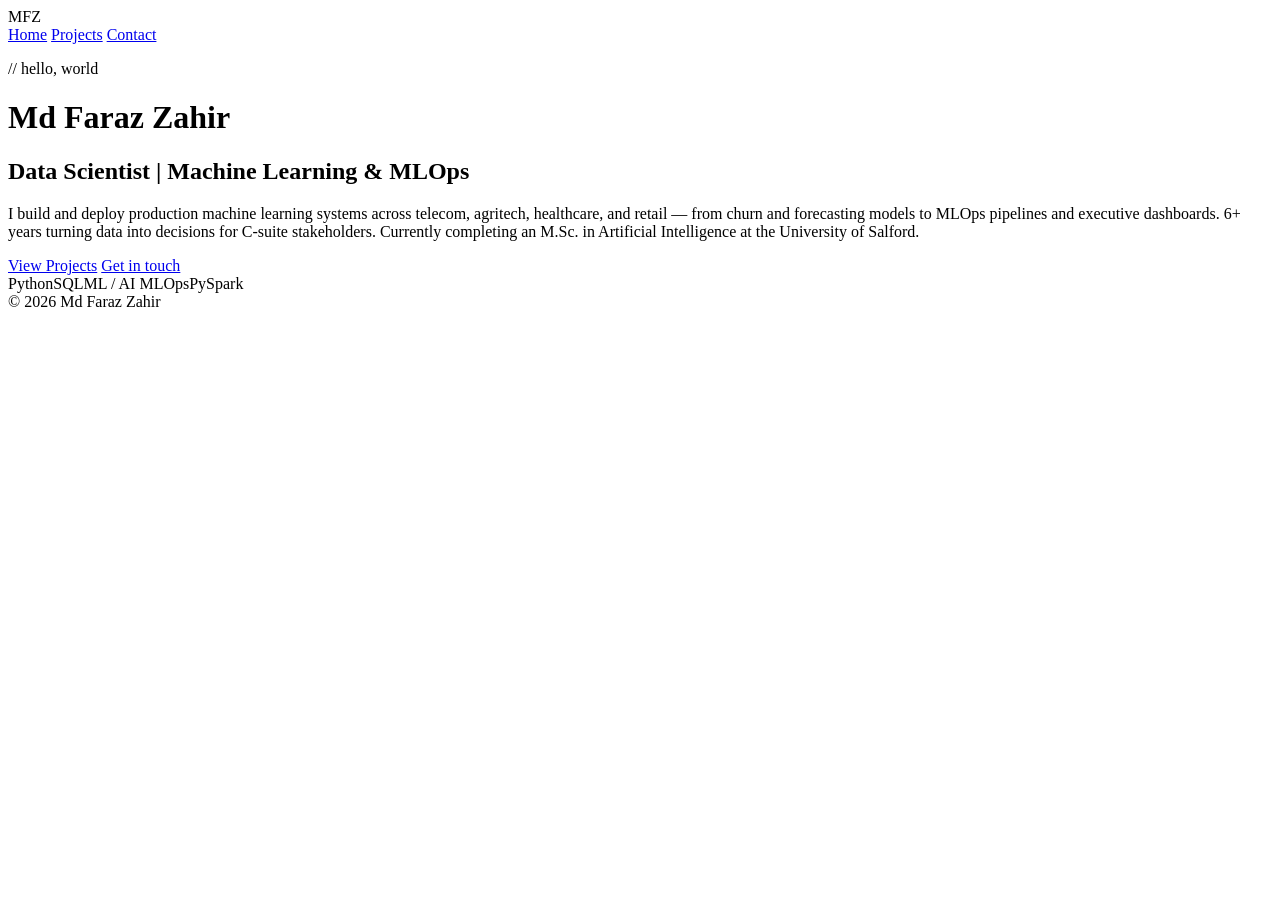
==== index.html @ a5740122 "Add initial HTML structure for personal website" ====
<!DOCTYPE html>
<html lang="en">
<head>
  <meta charset="UTF-8">
  <meta name="viewport" content="width=device-width, initial-scale=1.0">
  <title>Md Faraz Zahir</title>
  <link rel="stylesheet" href="style.css">
</head>
<body>
  <nav>
    <span class="logo">MFZ</span>
    <div class="links">
      <a href="index.html" class="active">Home</a>
      <a href="projects.html">Projects</a>
      <a href="contact.html">Contact</a>
    </div>
  </nav>

  <main class="hero">
    <p class="comment">// hello, world</p>
    <h1>Md Faraz <span>Zahir</span></h1>
    <h2>Data Scientist | Machine Learning &amp; MLOps</h2>
    <p class="intro">
      I build and deploy production machine learning systems across telecom,
      agritech, healthcare, and retail — from churn and forecasting models to
      MLOps pipelines and executive dashboards. 6+ years turning data into
      decisions for C-suite stakeholders. Currently completing an M.Sc. in
      Artificial Intelligence at the University of Salford.
    </p>
    <div class="cta">
      <a href="projects.html" class="btn primary">View Projects</a>
      <a href="contact.html" class="btn">Get in touch</a>
    </div>
    <div class="tags">
      <span>Python</span><span>SQL</span><span>ML / AI</span>
      <span>MLOps</span><span>PySpark</span>
    </div>
  </main>

  <footer>© 2026 Md Faraz Zahir</footer>
</body>
</html>
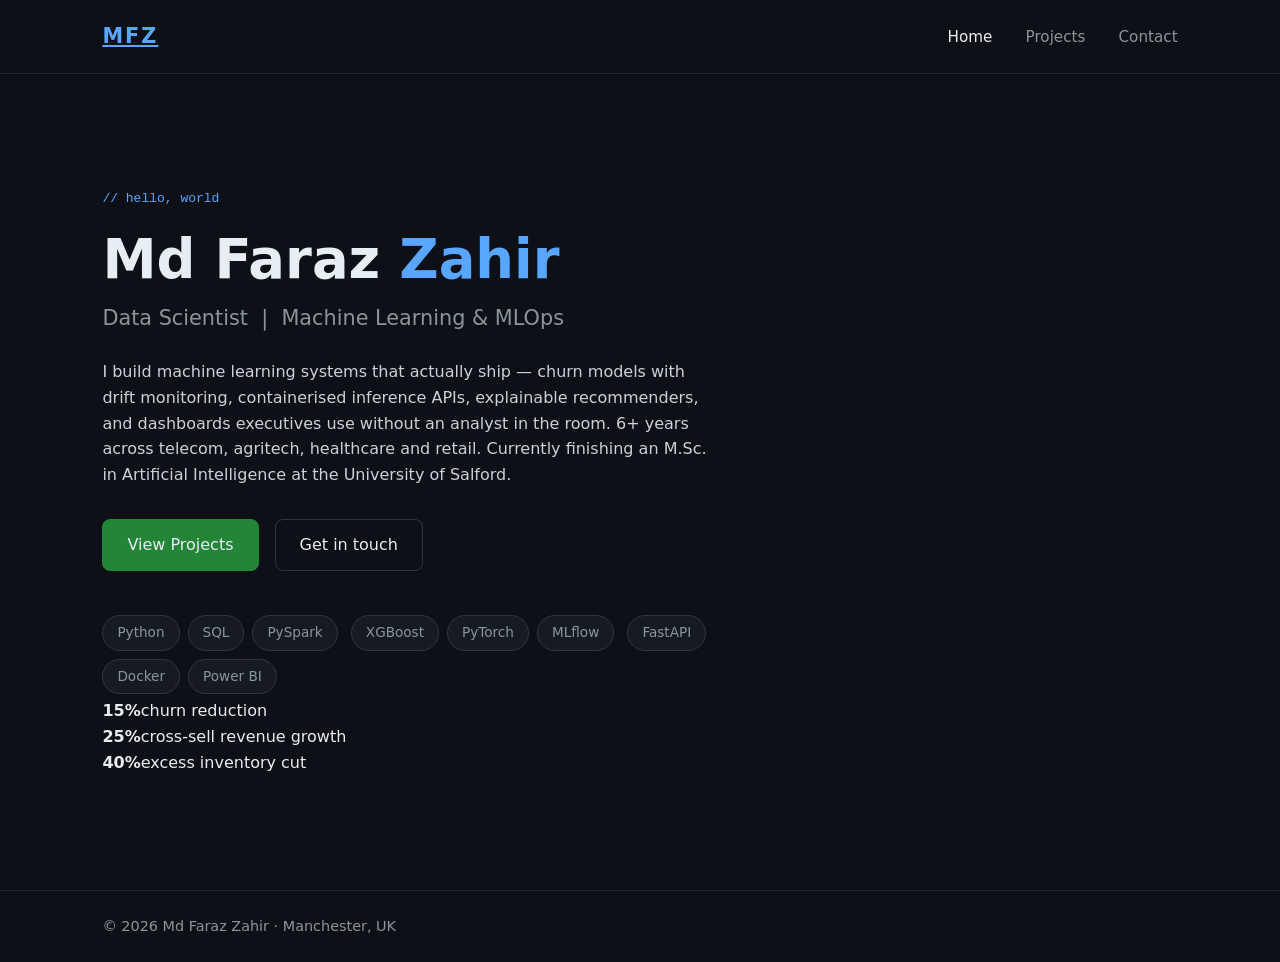
==== commit 93ebfef2: "Enhance index.html with SEO and content updates Updated the title and added a meta description to en" ====
--- a/index.html
+++ b/index.html
@@ -3,12 +3,13 @@
 <head>
   <meta charset="UTF-8">
   <meta name="viewport" content="width=device-width, initial-scale=1.0">
-  <title>Md Faraz Zahir</title>
+  <title>Md Faraz Zahir — Data Scientist</title>
+  <meta name="description" content="Data Scientist specialising in Machine Learning and MLOps. Manchester, UK.">
   <link rel="stylesheet" href="style.css">
 </head>
 <body>
   <nav>
-    <span class="logo">MFZ</span>
+    <a href="index.html" class="logo">MFZ</a>
     <div class="links">
       <a href="index.html" class="active">Home</a>
       <a href="projects.html">Projects</a>
@@ -19,24 +20,33 @@
   <main class="hero">
     <p class="comment">// hello, world</p>
     <h1>Md Faraz <span>Zahir</span></h1>
-    <h2>Data Scientist | Machine Learning &amp; MLOps</h2>
+    <h2>Data Scientist &nbsp;|&nbsp; Machine Learning &amp; MLOps</h2>
     <p class="intro">
-      I build and deploy production machine learning systems across telecom,
-      agritech, healthcare, and retail — from churn and forecasting models to
-      MLOps pipelines and executive dashboards. 6+ years turning data into
-      decisions for C-suite stakeholders. Currently completing an M.Sc. in
-      Artificial Intelligence at the University of Salford.
+      I build machine learning systems that actually ship — churn models with drift
+      monitoring, containerised inference APIs, explainable recommenders, and
+      dashboards executives use without an analyst in the room. 6+ years across
+      telecom, agritech, healthcare and retail. Currently finishing an
+      M.Sc. in Artificial Intelligence at the University of Salford.
     </p>
+
     <div class="cta">
       <a href="projects.html" class="btn primary">View Projects</a>
       <a href="contact.html" class="btn">Get in touch</a>
     </div>
+
     <div class="tags">
-      <span>Python</span><span>SQL</span><span>ML / AI</span>
-      <span>MLOps</span><span>PySpark</span>
+      <span>Python</span><span>SQL</span><span>PySpark</span>
+      <span>XGBoost</span><span>PyTorch</span><span>MLflow</span>
+      <span>FastAPI</span><span>Docker</span><span>Power BI</span>
+    </div>
+
+    <div class="stats">
+      <div><strong>15%</strong><span>churn reduction</span></div>
+      <div><strong>25%</strong><span>cross-sell revenue growth</span></div>
+      <div><strong>40%</strong><span>excess inventory cut</span></div>
     </div>
   </main>
 
-  <footer>© 2026 Md Faraz Zahir</footer>
+  <footer>© 2026 Md Faraz Zahir · Manchester, UK</footer>
 </body>
 </html>
--- a/style.css
+++ b/style.css
@@ -0,0 +1,64 @@
+* { margin: 0; padding: 0; box-sizing: border-box; }
+body {
+  font-family: 'Segoe UI', system-ui, sans-serif;
+  background: #0d1117; color: #e6edf3;
+  line-height: 1.6; min-height: 100vh;
+  display: flex; flex-direction: column;
+}
+nav {
+  display: flex; justify-content: space-between; align-items: center;
+  padding: 20px 8%; border-bottom: 1px solid #21262d;
+}
+.logo { font-weight: 700; font-size: 1.3rem; color: #58a6ff; letter-spacing: 2px; }
+.links a {
+  color: #8b949e; text-decoration: none; margin-left: 28px; font-size: .95rem;
+  transition: color .2s;
+}
+.links a:hover, .links a.active { color: #e6edf3; }
+
+.hero { flex: 1; padding: 9% 8%; max-width: 850px; }
+.comment { color: #58a6ff; font-family: monospace; margin-bottom: 20px; }
+.hero h1 { font-size: 3.4rem; line-height: 1.1; }
+.hero h1 span { color: #58a6ff; }
+.hero h2 { color: #8b949e; font-weight: 500; margin: 12px 0 24px; font-size: 1.3rem; }
+.intro { color: #c9d1d9; max-width: 620px; margin-bottom: 32px; }
+
+.cta { display: flex; gap: 16px; margin-bottom: 40px; flex-wrap: wrap; }
+.btn {
+  padding: 12px 24px; border: 1px solid #30363d; border-radius: 8px;
+  color: #e6edf3; text-decoration: none; transition: all .2s;
+}
+.btn:hover { border-color: #58a6ff; }
+.btn.primary { background: #238636; border-color: #238636; }
+.btn.primary:hover { background: #2ea043; }
+.btn.small { display: inline-block; padding: 8px 18px; font-size: .9rem; margin-top: 8px; }
+
+.tags span {
+  display: inline-block; background: #161b22; border: 1px solid #30363d;
+  padding: 6px 14px; border-radius: 20px; font-size: .85rem;
+  color: #8b949e; margin: 4px 8px 4px 0;
+}
+
+.page { flex: 1; padding: 6% 8%; max-width: 900px; }
+.page-title { font-size: 2.6rem; margin-bottom: 30px; }
+.card {
+  background: #161b22; border: 1px solid #21262d; border-radius: 12px;
+  padding: 28px; margin-bottom: 22px; transition: border-color .2s;
+}
+.card:hover { border-color: #58a6ff; }
+.cat { color: #58a6ff; font-family: monospace; font-size: .85rem; margin-bottom: 8px; }
+.card h3 { font-size: 1.4rem; margin-bottom: 10px; }
+.card p { color: #c9d1d9; }
+.stack { color: #8b949e; font-size: .9rem; margin-top: 12px; }
+
+.contact-links { display: grid; grid-template-columns: 1fr 1fr; gap: 18px; }
+.card.link { text-decoration: none; color: #e6edf3; }
+.card.link p { color: #58a6ff; margin-top: 4px; }
+
+footer { padding: 24px 8%; color: #8b949e; border-top: 1px solid #21262d; font-size: .9rem; }
+
+@media (max-width: 600px) {
+  .hero h1 { font-size: 2.3rem; }
+  .contact-links { grid-template-columns: 1fr; }
+  nav { flex-direction: column; gap: 12px; }
+}
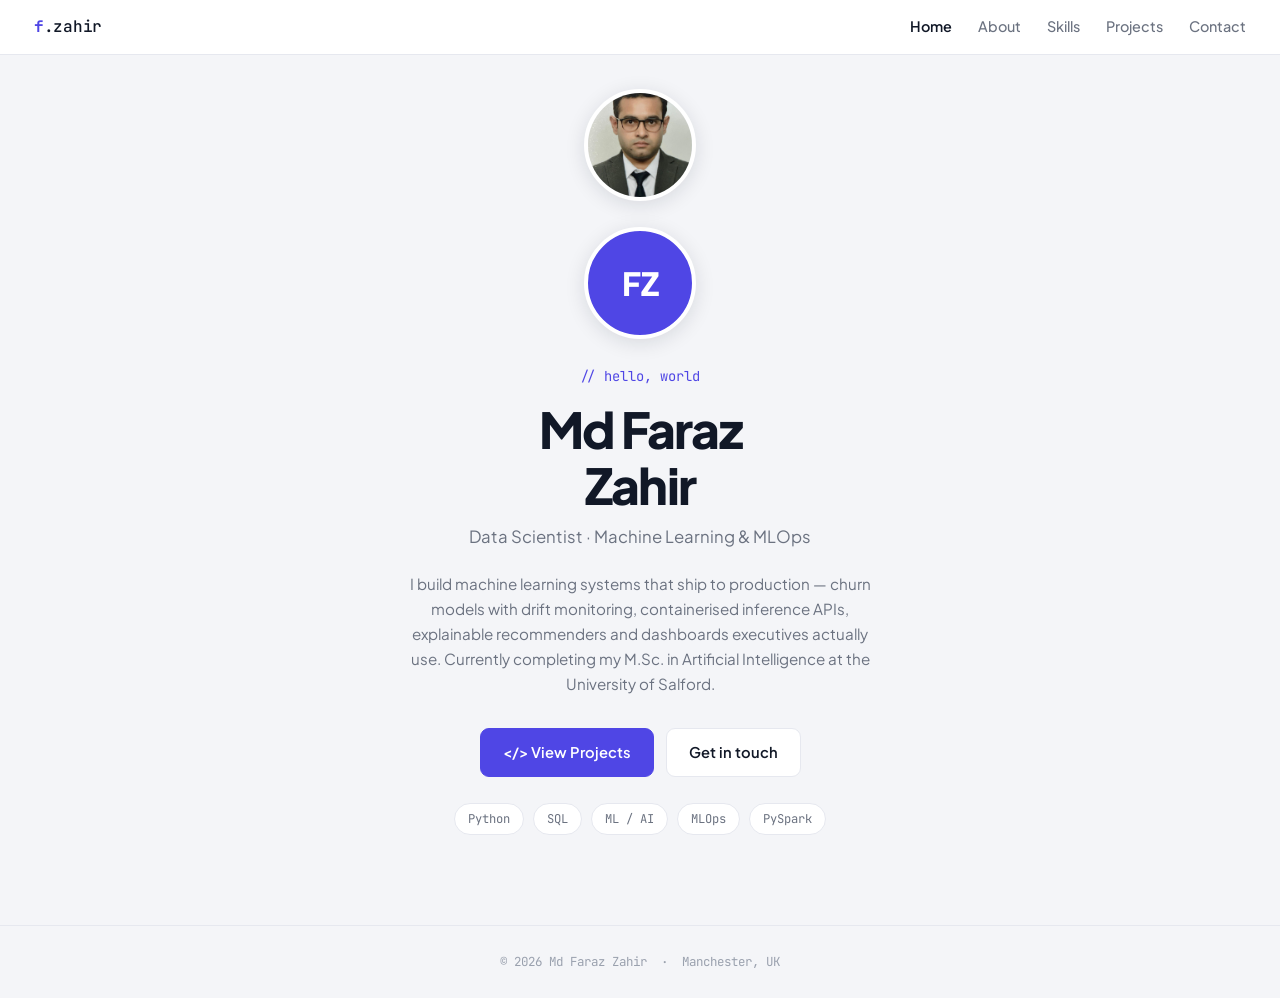
==== commit 775a0c18: "Revise index.html for better layout and content Updated HTML structure and content for improved clar" ====
--- a/index.html
+++ b/index.html
@@ -1,52 +1,54 @@
 <!DOCTYPE html>
 <html lang="en">
 <head>
-  <meta charset="UTF-8">
-  <meta name="viewport" content="width=device-width, initial-scale=1.0">
-  <title>Md Faraz Zahir — Data Scientist</title>
-  <meta name="description" content="Data Scientist specialising in Machine Learning and MLOps. Manchester, UK.">
-  <link rel="stylesheet" href="style.css">
+<meta charset="UTF-8">
+<meta name="viewport" content="width=device-width,initial-scale=1">
+<title>Md Faraz Zahir — Data Scientist</title>
+<meta name="description" content="Data Scientist specialising in Machine Learning and MLOps. Manchester, UK.">
+<link rel="stylesheet" href="style.css">
 </head>
 <body>
-  <nav>
-    <a href="index.html" class="logo">MFZ</a>
-    <div class="links">
-      <a href="index.html" class="active">Home</a>
-      <a href="projects.html">Projects</a>
-      <a href="contact.html">Contact</a>
-    </div>
-  </nav>
 
-  <main class="hero">
-    <p class="comment">// hello, world</p>
-    <h1>Md Faraz <span>Zahir</span></h1>
-    <h2>Data Scientist &nbsp;|&nbsp; Machine Learning &amp; MLOps</h2>
-    <p class="intro">
-      I build machine learning systems that actually ship — churn models with drift
-      monitoring, containerised inference APIs, explainable recommenders, and
-      dashboards executives use without an analyst in the room. 6+ years across
-      telecom, agritech, healthcare and retail. Currently finishing an
-      M.Sc. in Artificial Intelligence at the University of Salford.
-    </p>
+<nav>
+  <a href="index.html" class="logo"><b>f</b>.zahir</a>
+  <div class="navlinks">
+    <a href="index.html" class="active">Home</a>
+    <a href="about.html">About</a>
+    <a href="skills.html">Skills</a>
+    <a href="projects.html">Projects</a>
+    <a href="contact.html">Contact</a>
+  </div>
+</nav>
 
-    <div class="cta">
-      <a href="projects.html" class="btn primary">View Projects</a>
-      <a href="contact.html" class="btn">Get in touch</a>
-    </div>
+<main class="hero">
+  <img src="faraz zahir.jpeg" alt="Md Faraz Zahir" class="avatar">
+  <div class="avatar-fallback">FZ</div>
 
-    <div class="tags">
-      <span>Python</span><span>SQL</span><span>PySpark</span>
-      <span>XGBoost</span><span>PyTorch</span><span>MLflow</span>
-      <span>FastAPI</span><span>Docker</span><span>Power BI</span>
-    </div>
+  <p class="hello">// hello, world</p>
+  <h1>Md Faraz<br>Zahir</h1>
+  <p class="role">Data Scientist · Machine Learning &amp; MLOps</p>
 
-    <div class="stats">
-      <div><strong>15%</strong><span>churn reduction</span></div>
-      <div><strong>25%</strong><span>cross-sell revenue growth</span></div>
-      <div><strong>40%</strong><span>excess inventory cut</span></div>
-    </div>
-  </main>
+  <p class="bio">
+    I build machine learning systems that ship to production — churn models with
+    drift monitoring, containerised inference APIs, explainable recommenders and
+    dashboards executives actually use. Currently completing my M.Sc. in Artificial
+    Intelligence at the University of Salford.
+  </p>
 
-  <footer>© 2026 Md Faraz Zahir · Manchester, UK</footer>
+  <div class="cta">
+    <a href="projects.html" class="btn primary">&lt;/&gt; View Projects</a>
+    <a href="contact.html" class="btn">Get in touch</a>
+  </div>
+
+  <div class="pills">
+    <span class="pill">Python</span>
+    <span class="pill">SQL</span>
+    <span class="pill">ML / AI</span>
+    <span class="pill">MLOps</span>
+    <span class="pill">PySpark</span>
+  </div>
+</main>
+
+<footer>© 2026 Md Faraz Zahir &nbsp;·&nbsp; Manchester, UK</footer>
 </body>
 </html>
--- a/style.css
+++ b/style.css
@@ -1,64 +1,174 @@
-* { margin: 0; padding: 0; box-sizing: border-box; }
-body {
-  font-family: 'Segoe UI', system-ui, sans-serif;
-  background: #0d1117; color: #e6edf3;
-  line-height: 1.6; min-height: 100vh;
-  display: flex; flex-direction: column;
+@import url('https://fonts.googleapis.com/css2?family=Plus+Jakarta+Sans:wght@400;500;600;800&family=JetBrains+Mono:wght@400;500&display=swap');
+
+:root{
+  --bg:#f4f5f8; --card:#ffffff; --line:#e6e8ef;
+  --ink:#111827; --muted:#6b7280; --soft:#9aa1ae;
+  --indigo:#4f46e5; --indigo-soft:#eef0fe;
+  --green:#10b981; --green-soft:#e9f8f2;
+  --mono:'JetBrains Mono',ui-monospace,monospace;
+  --w:860px;
 }
-nav {
-  display: flex; justify-content: space-between; align-items: center;
-  padding: 20px 8%; border-bottom: 1px solid #21262d;
+*{margin:0;padding:0;box-sizing:border-box}
+html{scroll-behavior:smooth}
+body{
+  font-family:'Plus Jakarta Sans',system-ui,sans-serif;
+  background:var(--bg); color:var(--ink); line-height:1.65;
+  min-height:100vh; display:flex; flex-direction:column;
+  -webkit-font-smoothing:antialiased;
 }
-.logo { font-weight: 700; font-size: 1.3rem; color: #58a6ff; letter-spacing: 2px; }
-.links a {
-  color: #8b949e; text-decoration: none; margin-left: 28px; font-size: .95rem;
-  transition: color .2s;
+a{color:inherit}
+
+/* ---------- NAV ---------- */
+nav{
+  position:sticky; top:0; z-index:50; background:#fff;
+  border-bottom:1px solid var(--line);
+  display:flex; justify-content:space-between; align-items:center;
+  padding:14px 34px;
 }
-.links a:hover, .links a.active { color: #e6edf3; }
+.logo{font-family:var(--mono); font-weight:500; font-size:1rem; text-decoration:none; letter-spacing:-.3px}
+.logo b{color:var(--indigo)}
+.navlinks{display:flex; gap:26px}
+.navlinks a{
+  text-decoration:none; color:var(--muted); font-size:.9rem;
+  font-weight:500; transition:color .15s;
+}
+.navlinks a:hover{color:var(--ink)}
+.navlinks a.active{color:var(--ink); font-weight:600}
 
-.hero { flex: 1; padding: 9% 8%; max-width: 850px; }
-.comment { color: #58a6ff; font-family: monospace; margin-bottom: 20px; }
-.hero h1 { font-size: 3.4rem; line-height: 1.1; }
-.hero h1 span { color: #58a6ff; }
-.hero h2 { color: #8b949e; font-weight: 500; margin: 12px 0 24px; font-size: 1.3rem; }
-.intro { color: #c9d1d9; max-width: 620px; margin-bottom: 32px; }
+/* ---------- LAYOUT ---------- */
+main{flex:1; width:100%; max-width:var(--w); margin:0 auto; padding:64px 26px 90px}
+.page-title{font-size:2.3rem; font-weight:800; letter-spacing:-1px}
+.lede{color:var(--muted); margin-top:12px; font-size:.98rem}
+hr.rule{border:0; border-top:1px solid var(--line); margin:38px 0}
+.eyebrow{
+  font-family:var(--mono); font-size:.72rem; letter-spacing:1.4px;
+  text-transform:uppercase; color:var(--indigo); margin-bottom:18px;
+}
+.eyebrow.grey{color:var(--soft)}
 
-.cta { display: flex; gap: 16px; margin-bottom: 40px; flex-wrap: wrap; }
-.btn {
-  padding: 12px 24px; border: 1px solid #30363d; border-radius: 8px;
-  color: #e6edf3; text-decoration: none; transition: all .2s;
+/* ---------- HOME ---------- */
+.hero{text-align:center; padding-top:34px}
+.avatar{
+  width:112px; height:112px; border-radius:50%; object-fit:cover;
+  border:4px solid #fff; box-shadow:0 4px 20px rgba(17,24,39,.12);
+  margin:0 auto 26px; display:block; background:var(--indigo-soft);
 }
-.btn:hover { border-color: #58a6ff; }
-.btn.primary { background: #238636; border-color: #238636; }
-.btn.primary:hover { background: #2ea043; }
-.btn.small { display: inline-block; padding: 8px 18px; font-size: .9rem; margin-top: 8px; }
-
-.tags span {
-  display: inline-block; background: #161b22; border: 1px solid #30363d;
-  padding: 6px 14px; border-radius: 20px; font-size: .85rem;
-  color: #8b949e; margin: 4px 8px 4px 0;
+.avatar-fallback{
+  width:112px;height:112px;border-radius:50%;margin:0 auto 26px;
+  display:flex;align-items:center;justify-content:center;
+  background:var(--indigo); color:#fff; font-size:2rem; font-weight:800;
+  border:4px solid #fff; box-shadow:0 4px 20px rgba(17,24,39,.12);
+}
+.hello{font-family:var(--mono); color:var(--indigo); font-size:.86rem; margin-bottom:14px}
+.hero h1{font-size:3.1rem; font-weight:800; line-height:1.12; letter-spacing:-1.8px}
+.role{color:var(--muted); font-size:1.05rem; margin-top:10px}
+.bio{color:var(--muted); max-width:480px; margin:20px auto 0; font-size:.95rem}
+.cta{display:flex; gap:12px; justify-content:center; margin:32px 0 26px; flex-wrap:wrap}
+.btn{
+  display:inline-flex; align-items:center; gap:8px;
+  padding:11px 22px; border-radius:9px; text-decoration:none;
+  font-size:.92rem; font-weight:600; border:1px solid var(--line);
+  background:#fff; transition:all .18s;
+}
+.btn:hover{border-color:#c9cddb; transform:translateY(-1px)}
+.btn.primary{background:var(--indigo); border-color:var(--indigo); color:#fff}
+.btn.primary:hover{background:#4338ca}
+.pills{display:flex; gap:9px; justify-content:center; flex-wrap:wrap}
+.pill{
+  font-family:var(--mono); font-size:.76rem; color:var(--muted);
+  background:#fff; border:1px solid var(--line);
+  padding:5px 13px; border-radius:99px;
 }
 
-.page { flex: 1; padding: 6% 8%; max-width: 900px; }
-.page-title { font-size: 2.6rem; margin-bottom: 30px; }
-.card {
-  background: #161b22; border: 1px solid #21262d; border-radius: 12px;
-  padding: 28px; margin-bottom: 22px; transition: border-color .2s;
+/* ---------- TIMELINE (About) ---------- */
+.legend{display:flex; gap:22px; font-size:.86rem; color:var(--muted); margin-bottom:26px}
+.legend i{width:8px;height:8px;border-radius:50%;display:inline-block;margin-right:7px}
+.dot-edu{background:var(--indigo)} .dot-exp{background:var(--green)}
+.timeline{display:grid; grid-template-columns:1fr 1fr; gap:16px 34px}
+.tl{
+  border-radius:10px; padding:18px 20px; border:1px solid var(--line);
+  border-left:3px solid var(--indigo); background:var(--indigo-soft);
 }
-.card:hover { border-color: #58a6ff; }
-.cat { color: #58a6ff; font-family: monospace; font-size: .85rem; margin-bottom: 8px; }
-.card h3 { font-size: 1.4rem; margin-bottom: 10px; }
-.card p { color: #c9d1d9; }
-.stack { color: #8b949e; font-size: .9rem; margin-top: 12px; }
+.tl.exp{border-left-color:var(--green); background:var(--green-soft)}
+.tl.left{grid-column:1} .tl.right{grid-column:2}
+.tl .tag{
+  font-family:var(--mono); font-size:.68rem; letter-spacing:1.2px;
+  text-transform:uppercase; color:var(--indigo); display:block; margin-bottom:7px;
+}
+.tl.exp .tag{color:#0d9488}
+.tl h3{font-size:1rem; font-weight:700; margin-bottom:4px}
+.tl .org{color:var(--muted); font-size:.9rem}
+.tl .when{font-family:var(--mono); color:var(--soft); font-size:.78rem; margin-top:4px}
+.tl ul{margin:10px 0 0 16px; color:var(--muted); font-size:.87rem}
+.tl li{margin-bottom:3px}
 
-.contact-links { display: grid; grid-template-columns: 1fr 1fr; gap: 18px; }
-.card.link { text-decoration: none; color: #e6edf3; }
-.card.link p { color: #58a6ff; margin-top: 4px; }
+/* ---------- SKILLS ---------- */
+.skillgrid{display:grid; grid-template-columns:1fr 1fr; gap:38px 48px}
+.skillcat h4{
+  font-family:var(--mono); font-size:.72rem; letter-spacing:1.3px;
+  text-transform:uppercase; color:var(--soft); font-weight:500;
+  padding-bottom:12px; border-bottom:1px solid var(--line); margin-bottom:6px;
+}
+.srow{display:flex; justify-content:space-between; align-items:center; padding:6px 0}
+.srow span{font-size:.92rem}
+.stars{letter-spacing:2px; font-size:.82rem; color:#d7dae4}
+.stars b{color:var(--indigo); font-weight:400}
 
-footer { padding: 24px 8%; color: #8b949e; border-top: 1px solid #21262d; font-size: .9rem; }
+/* ---------- PROJECTS ---------- */
+.projgrid{display:grid; grid-template-columns:1fr 1fr; gap:20px}
+.pcard{
+  background:#fff; border:1px solid var(--line); border-radius:12px;
+  padding:24px; display:flex; flex-direction:column;
+  transition:box-shadow .2s, transform .2s;
+}
+.pcard:hover{box-shadow:0 8px 26px rgba(17,24,39,.07); transform:translateY(-3px)}
+.pcard .cat{
+  font-family:var(--mono); font-size:.72rem; letter-spacing:1.3px;
+  text-transform:uppercase; color:var(--soft); margin-bottom:12px;
+}
+.pcard h3{font-size:1.05rem; font-weight:700; margin-bottom:10px}
+.pcard p{color:var(--muted); font-size:.89rem; flex:1}
+.pcard .pills{justify-content:flex-start; margin:16px 0 14px}
+.ghlink{
+  display:inline-flex; align-items:center; gap:7px; text-decoration:none;
+  color:var(--muted); font-size:.86rem; font-weight:500; transition:color .15s;
+}
+.ghlink:hover{color:var(--indigo)}
+.ghlink svg{width:15px;height:15px;fill:currentColor}
+.wip{opacity:.72; border-style:dashed}
 
-@media (max-width: 600px) {
-  .hero h1 { font-size: 2.3rem; }
-  .contact-links { grid-template-columns: 1fr; }
-  nav { flex-direction: column; gap: 12px; }
+/* ---------- CONTACT ---------- */
+.cgrid{display:grid; grid-template-columns:repeat(3,1fr); gap:16px}
+.ccard{
+  background:#fff; border:1px solid var(--line); border-radius:12px;
+  padding:26px 16px; text-align:center; text-decoration:none;
+  transition:box-shadow .2s, transform .2s;
 }
+.ccard:hover{box-shadow:0 8px 26px rgba(17,24,39,.07); transform:translateY(-3px)}
+.ccard svg{width:22px;height:22px;stroke:var(--indigo);fill:none;stroke-width:1.9;margin-bottom:12px}
+.ccard svg.filled{fill:var(--indigo);stroke:none}
+.ccard h3{font-size:.95rem; color:var(--indigo); font-weight:600; margin-bottom:6px}
+.ccard p{font-size:.85rem; color:var(--indigo); word-break:break-word}
+.note{
+  background:#fff; border:1px solid var(--line); border-radius:12px;
+  padding:24px 26px; margin-top:26px; color:var(--muted); font-size:.92rem;
+}
+.note b{color:var(--ink)}
+
+/* ---------- FOOTER ---------- */
+footer{
+  border-top:1px solid var(--line); background:var(--bg);
+  text-align:center; padding:26px 20px;
+  font-family:var(--mono); font-size:.78rem; color:var(--soft);
+}
+
+/* ---------- RESPONSIVE ---------- */
+@media(max-width:760px){
+  nav{flex-direction:column; gap:12px; padding:14px 20px}
+  .navlinks{gap:16px; flex-wrap:wrap; justify-content:center}
+  .hero h1{font-size:2.1rem}
+  .timeline,.skillgrid,.projgrid{grid-template-columns:1fr; gap:14px}
+  .tl.left,.tl.right{grid-column:1}
+  .cgrid{grid-template-columns:1fr}
+  main{padding:44px 20px 70px}
+}
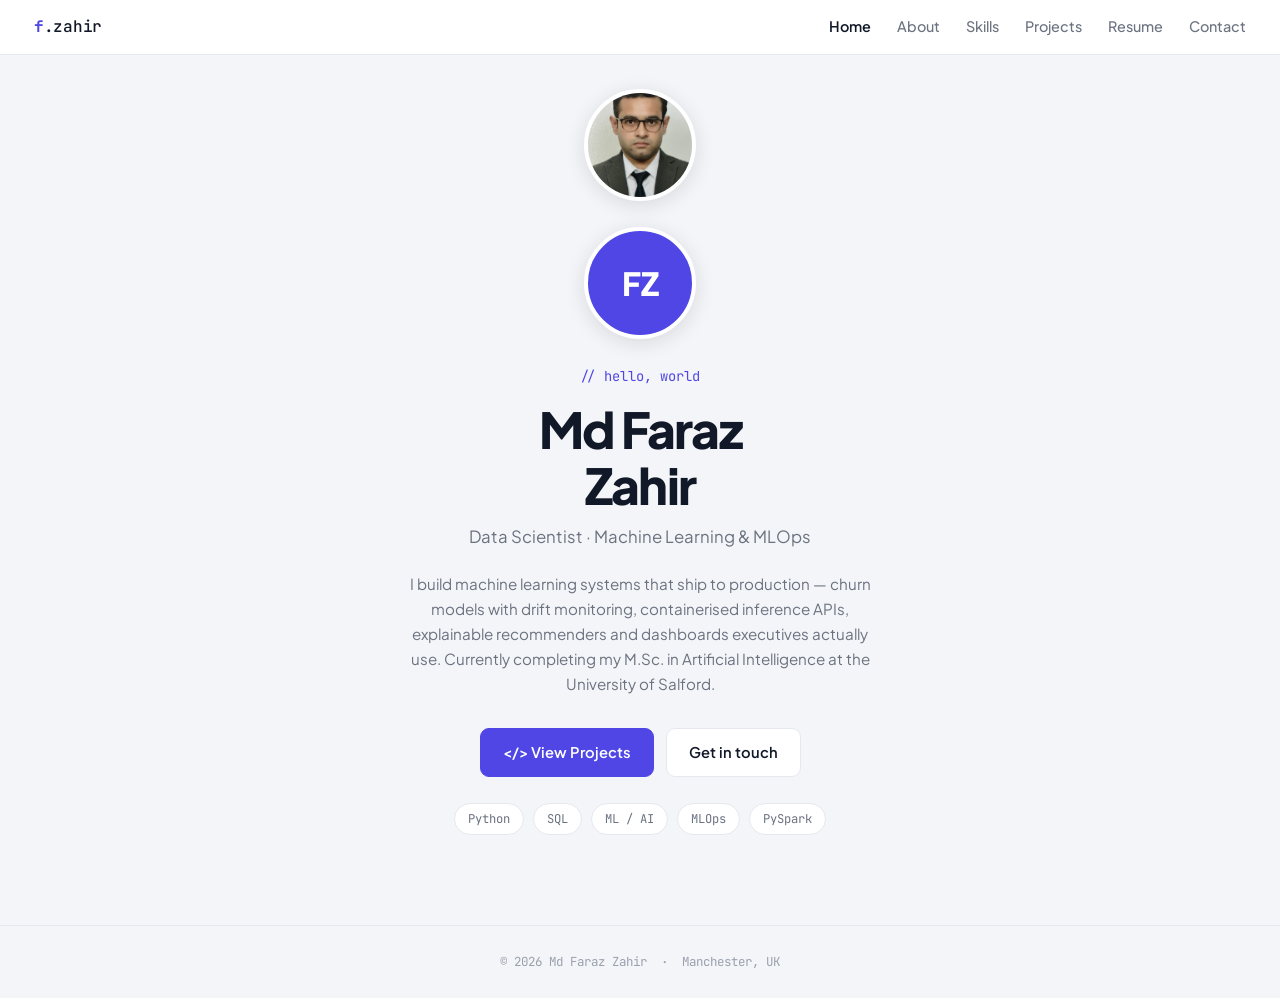
==== commit b903c391: "Add Resume link to navigation menu" ====
--- a/index.html
+++ b/index.html
@@ -16,6 +16,7 @@
     <a href="about.html">About</a>
     <a href="skills.html">Skills</a>
     <a href="projects.html">Projects</a>
+    <a href="resume.html">Resume</a>
     <a href="contact.html">Contact</a>
   </div>
 </nav>
--- a/style.css
+++ b/style.css
@@ -172,3 +172,37 @@
   .cgrid{grid-template-columns:1fr}
   main{padding:44px 20px 70px}
 }
+
+/* ---------- RESUME ---------- */
+.resume-strip{
+  display:grid; grid-template-columns:repeat(4,1fr); gap:14px;
+  background:#fff; border:1px solid var(--line); border-radius:12px;
+  padding:22px 24px; margin-bottom:30px;
+}
+.resume-strip div{display:flex; flex-direction:column}
+.resume-strip strong{font-size:1.7rem; color:var(--indigo); line-height:1.1; font-weight:800}
+.resume-strip span{font-size:.78rem; color:var(--muted)}
+
+.resume-cols{display:grid; grid-template-columns:1fr 1fr; gap:34px}
+.resume-cols .eyebrow{margin-bottom:10px}
+.rtext{color:var(--muted); font-size:.9rem}
+
+.pdfbox{
+  background:#fff; border:1px solid var(--line); border-radius:12px;
+  padding:10px; box-shadow:0 6px 24px rgba(17,24,39,.05);
+}
+.pdfbox iframe{
+  width:100%; height:1000px; border:0; border-radius:8px;
+  background:var(--bg); display:block;
+}
+.pdf-fallback{
+  text-align:center; font-size:.84rem; color:var(--soft);
+  padding:12px 0 6px;
+}
+.pdf-fallback a{color:var(--indigo)}
+
+@media(max-width:760px){
+  .resume-strip{grid-template-columns:1fr 1fr; gap:18px}
+  .resume-cols{grid-template-columns:1fr; gap:22px}
+  .pdfbox iframe{height:520px}
+}
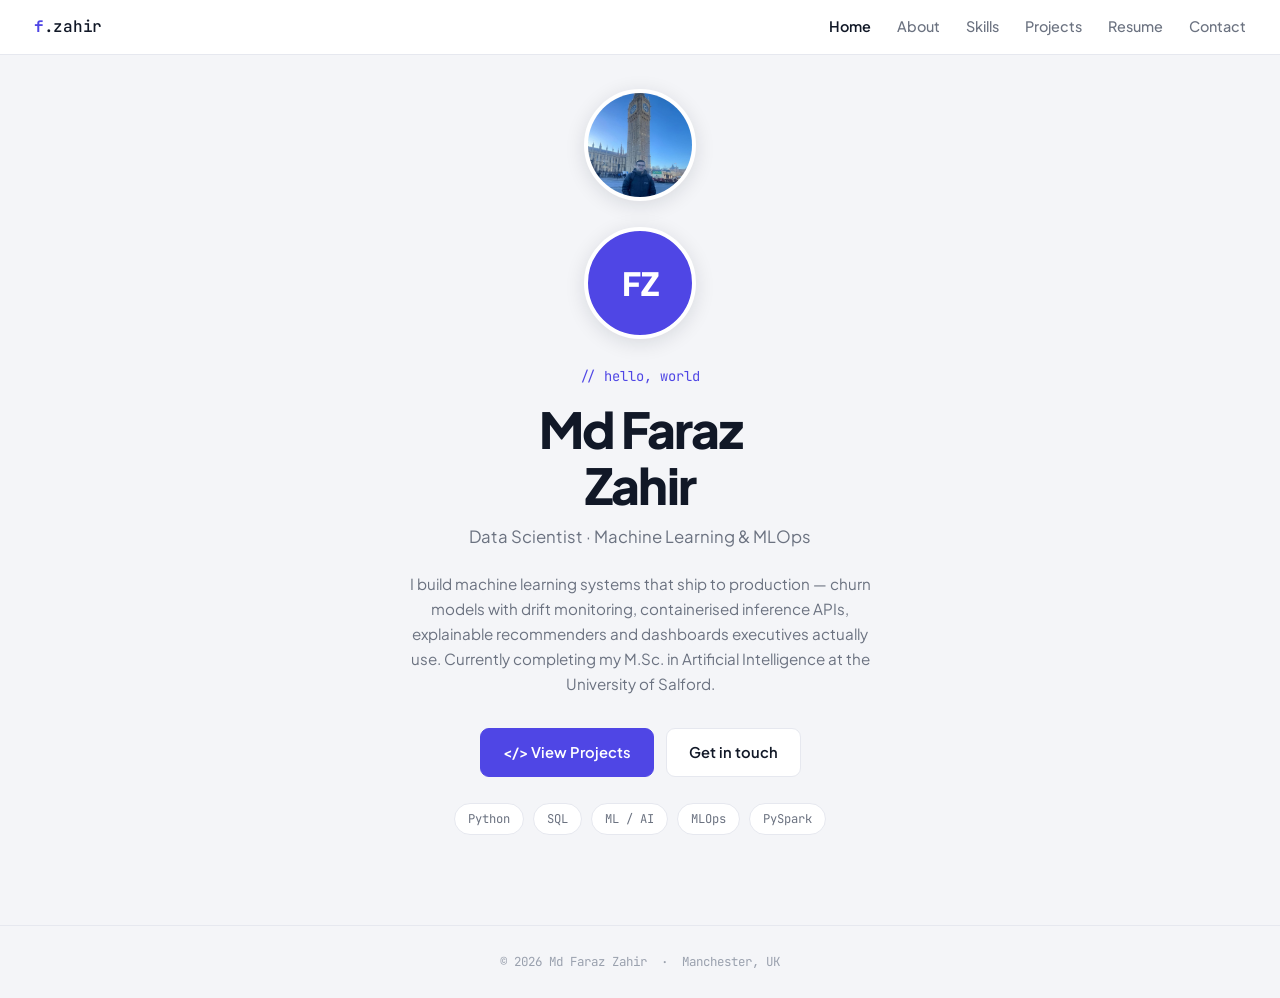
==== commit f5f445e2: "Update avatar image source in index.html" ====
--- a/index.html
+++ b/index.html
@@ -22,7 +22,7 @@
 </nav>
 
 <main class="hero">
-  <img src="faraz zahir.jpeg" alt="Md Faraz Zahir" class="avatar">
+  <img src="faraz_zahir_v5.jpeg" alt="Md Faraz Zahir" class="avatar">
   <div class="avatar-fallback">FZ</div>
 
   <p class="hello">// hello, world</p>
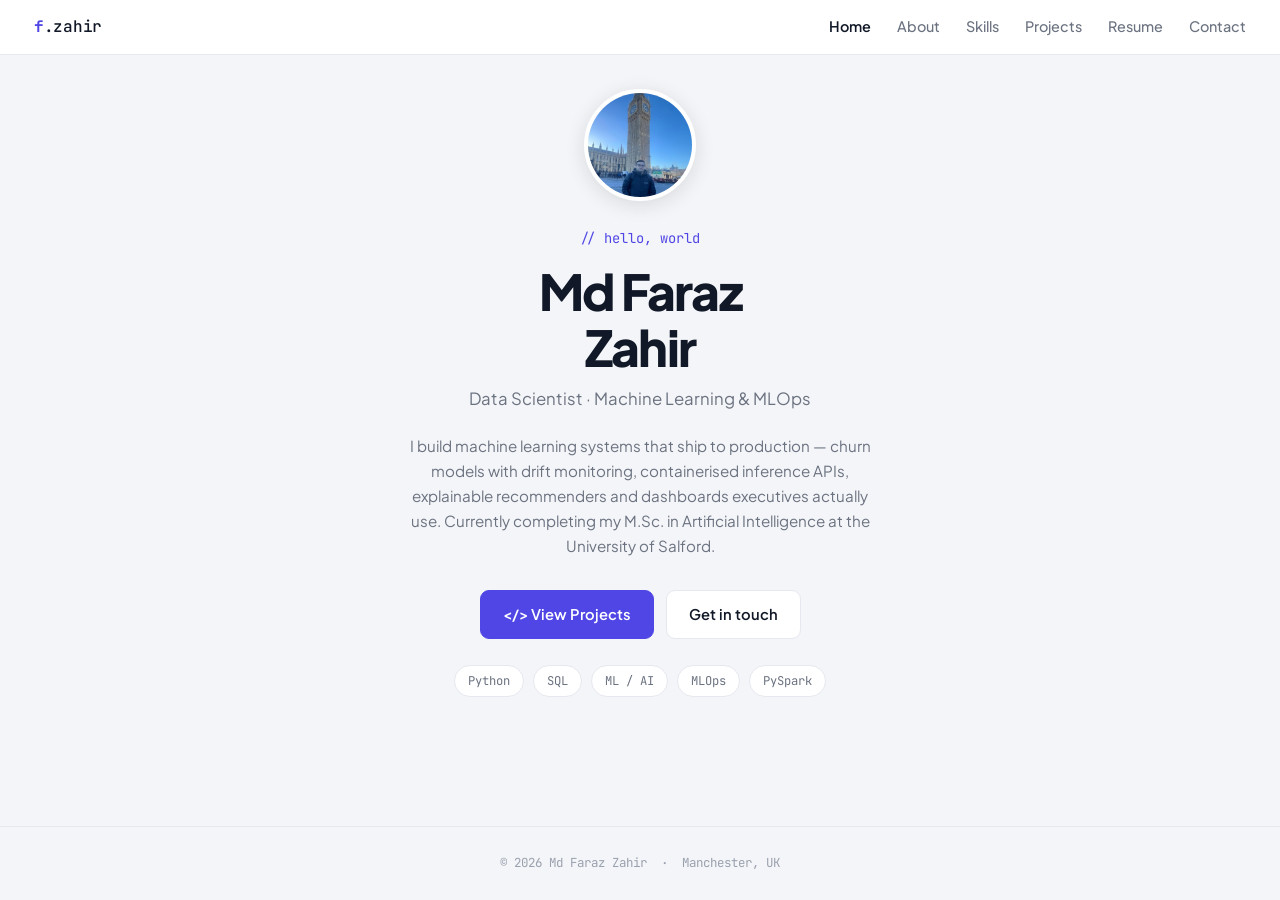
==== commit 4de0de94: "Remove avatar fallback div from index.html" ====
--- a/index.html
+++ b/index.html
@@ -23,7 +23,7 @@
 
 <main class="hero">
   <img src="faraz_zahir_v5.jpeg" alt="Md Faraz Zahir" class="avatar">
-  <div class="avatar-fallback">FZ</div>
+  
 
   <p class="hello">// hello, world</p>
   <h1>Md Faraz<br>Zahir</h1>
